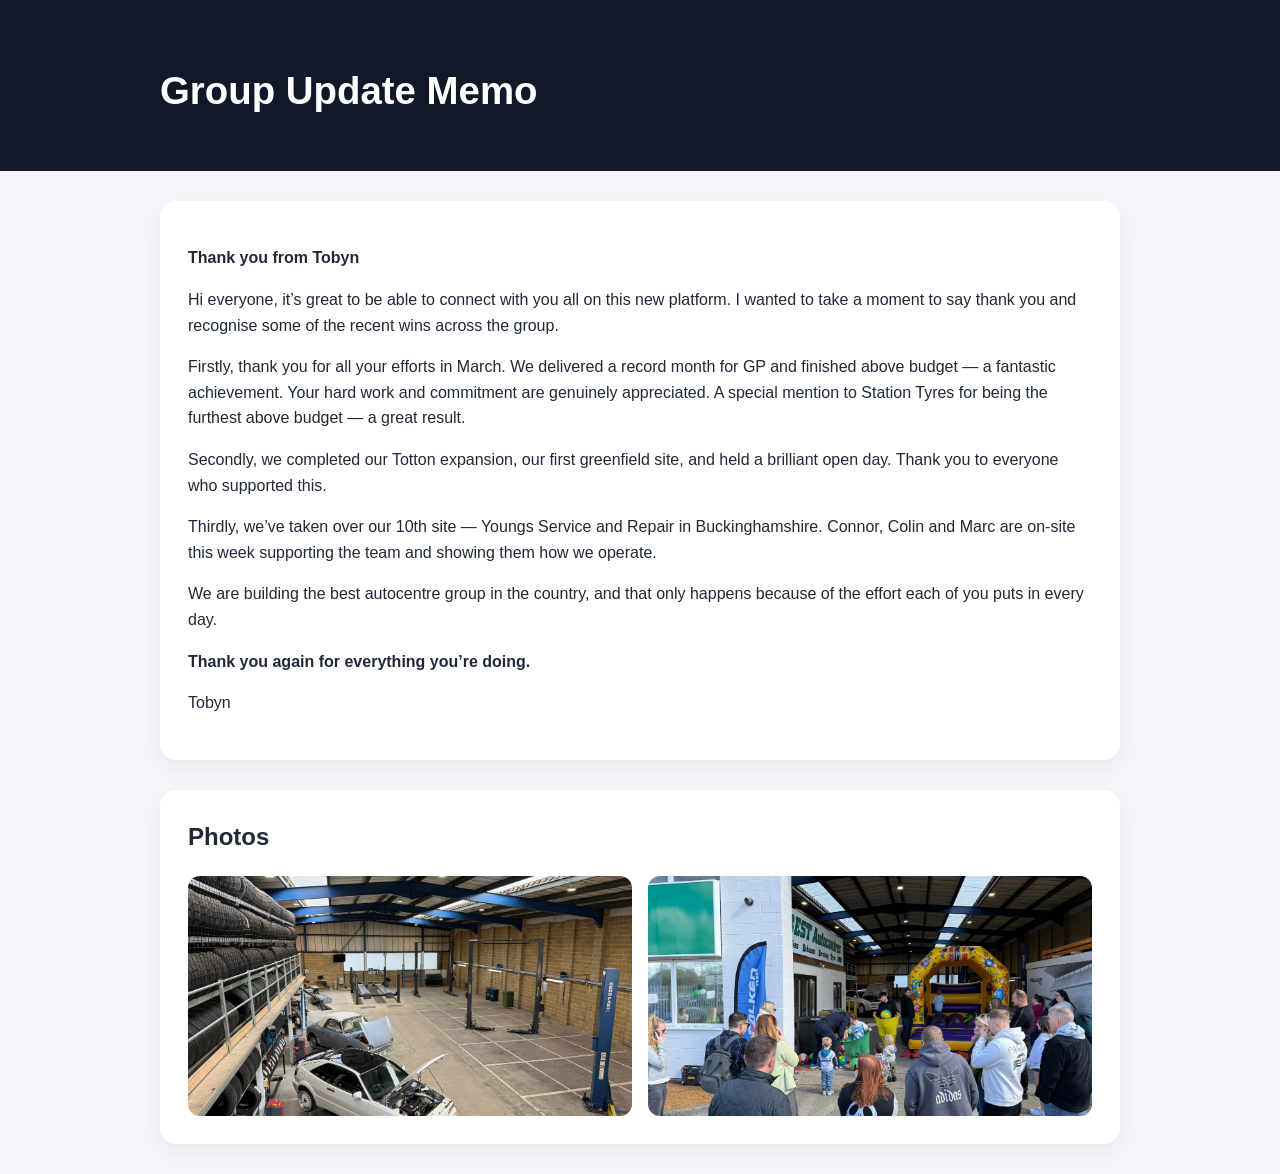
==== index.html @ b6e99db8 "Update index.html" ====
<!DOCTYPE html>
<html lang="en">
<head>
  <meta charset="UTF-8" />
  <meta name="viewport" content="width=device-width, initial-scale=1.0" />
  <title>A thank you for your efforts</title>
  <link rel="stylesheet" href="style.css" />
</head>
<body>
  <header class="hero">
    <div class="container">
      <h1>Group Update Memo</h1>
    </div>
  </header>

  <main class="container">
    <section class="memo-card">
       <p><strong>Thank you from Tobyn</strong></p>

  <p>
    Hi everyone, it’s great to be able to connect with you all on this new platform.
    I wanted to take a moment to say thank you and recognise some of the recent wins across the group.
  </p>

  <p>
    Firstly, thank you for all your efforts in March. We delivered a record month for GP and finished above budget — a fantastic achievement.
    Your hard work and commitment are genuinely appreciated. A special mention to Station Tyres for being the furthest above budget — a great result.
  </p>

  <p>
    Secondly, we completed our Totton expansion, our first greenfield site, and held a brilliant open day.
    Thank you to everyone who supported this.
  </p>

  <p>
    Thirdly, we’ve taken over our 10th site — Youngs Service and Repair in Buckinghamshire.
    Connor, Colin and Marc are on-site this week supporting the team and showing them how we operate.
  </p>

  <p>
    We are building the best autocentre group in the country, and that only happens because of the effort each of you puts in every day.
  </p>

  <p><strong>Thank you again for everything you’re doing.</strong></p>
  <p>Tobyn</p>
      
    </section>

    <section class="gallery">
      <h2>Photos</h2>
      <div class="photo-grid">
        <img src="images/PHOTO-2026-04-01-13-43-42 2.jpg" />
        <img src="images/PHOTO-2026-04-01-13-43-42.jpg" />
      </div>
    </section>
  </main>
</body>
</html>
---- style.css ----
* {
  box-sizing: border-box;
}

body {
  margin: 0;
  font-family: Arial, Helvetica, sans-serif;
  line-height: 1.6;
  color: #1f2937;
  background: #f5f7fa;
}

.container {
  width: min(960px, 92%);
  margin: 0 auto;
}

.hero {
  background: #111827;
  color: white;
  padding: 60px 0 40px;
}

.hero h1 {
  margin: 0 0 10px;
  font-size: 2.4rem;
}

.subtitle {
  margin: 0;
  color: #d1d5db;
}

.memo-card,
.gallery {
  background: white;
  margin: 30px 0;
  padding: 28px;
  border-radius: 16px;
  box-shadow: 0 8px 24px rgba(0, 0, 0, 0.06);
}

.memo-card h2,
.gallery h2 {
  margin-top: 0;
}

.photo-grid {
  display: grid;
  grid-template-columns: repeat(auto-fit, minmax(220px, 1fr));
  gap: 16px;
}

.photo-grid img {
  width: 100%;
  height: 240px;
  object-fit: cover;
  border-radius: 12px;
  display: block;
}
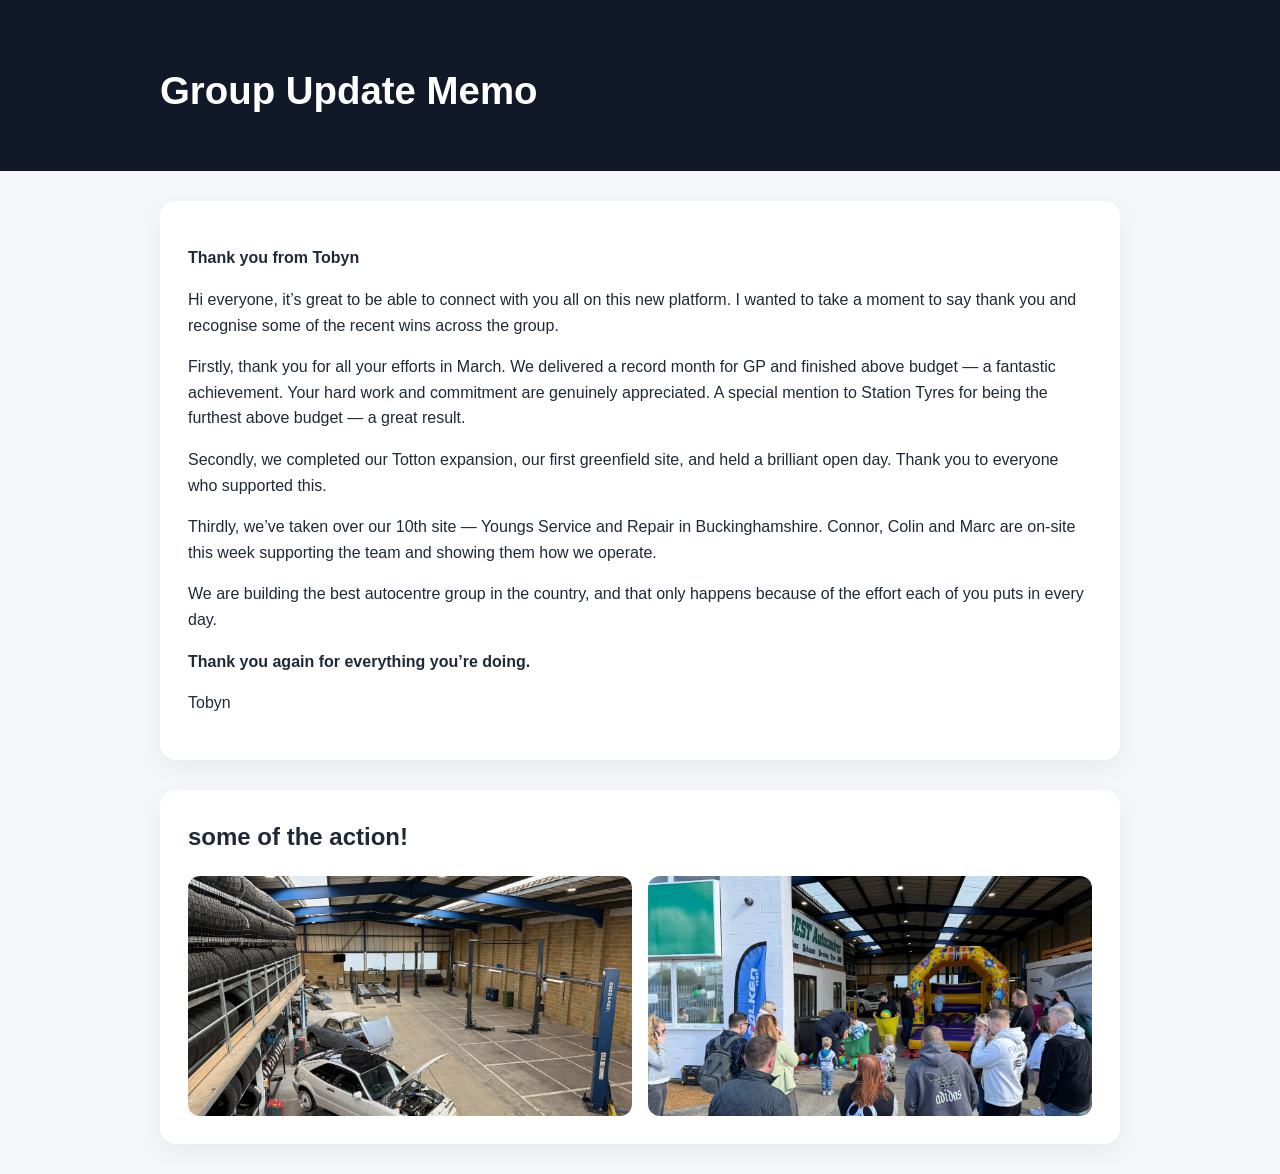
==== commit c85d665f: "Update index.html" ====
--- a/index.html
+++ b/index.html
@@ -47,7 +47,7 @@
     </section>
 
     <section class="gallery">
-      <h2>Photos</h2>
+      <h2>some of the action!</h2>
       <div class="photo-grid">
         <img src="images/PHOTO-2026-04-01-13-43-42 2.jpg" />
         <img src="images/PHOTO-2026-04-01-13-43-42.jpg" />
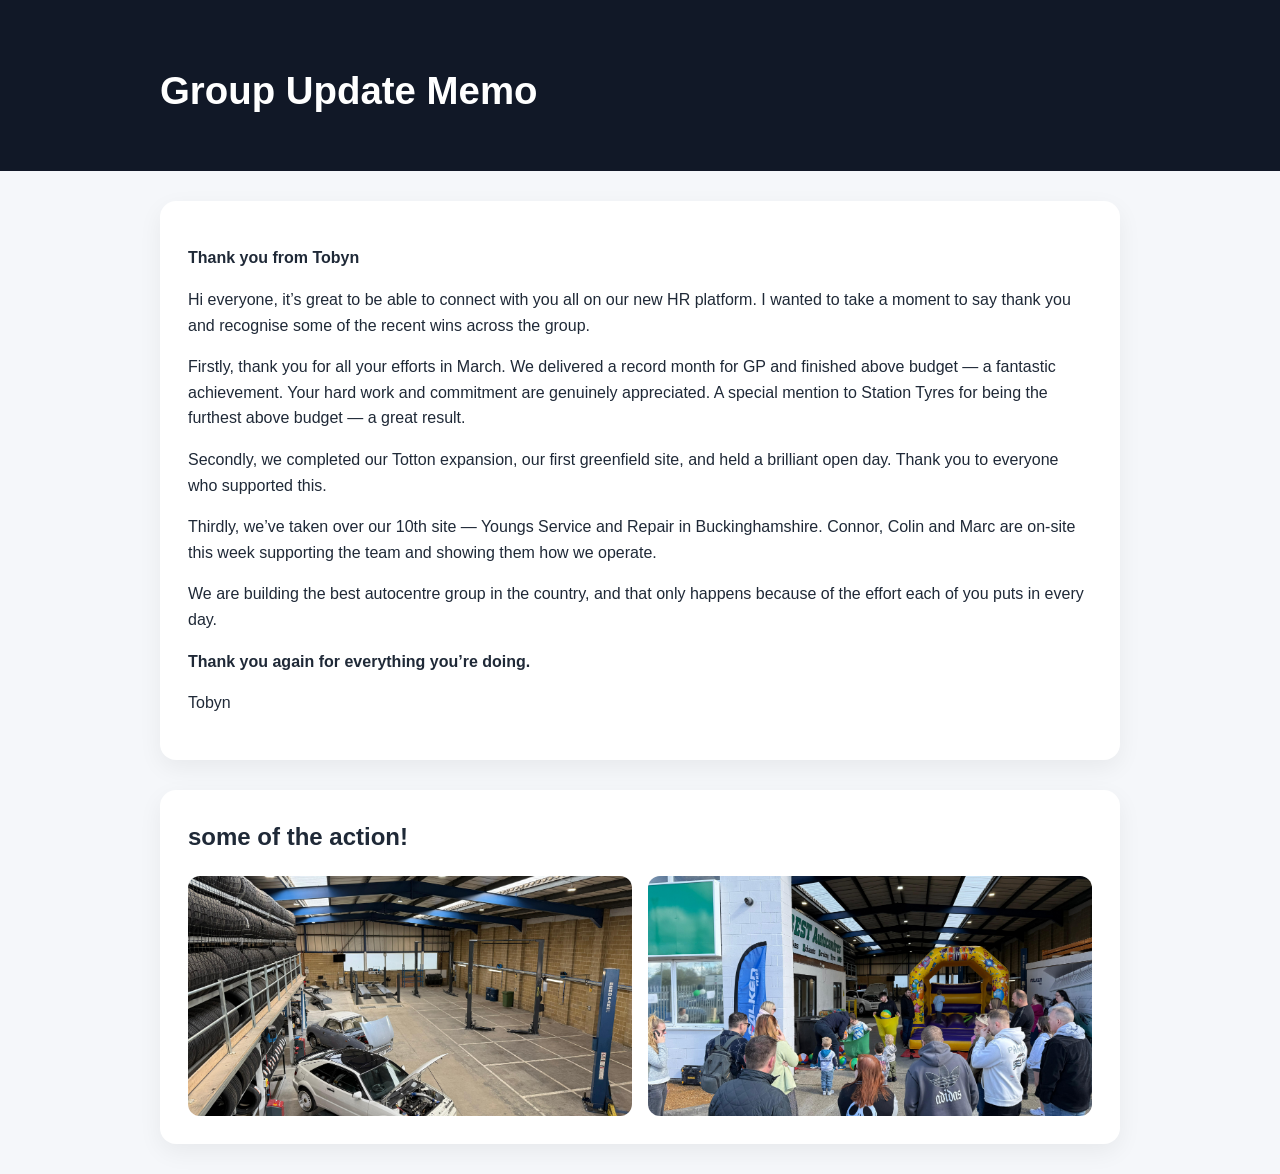
==== commit 46e3f153: "Update index.html" ====
--- a/index.html
+++ b/index.html
@@ -18,7 +18,7 @@
        <p><strong>Thank you from Tobyn</strong></p>
 
   <p>
-    Hi everyone, it’s great to be able to connect with you all on this new platform.
+    Hi everyone, it’s great to be able to connect with you all on our new HR platform.
     I wanted to take a moment to say thank you and recognise some of the recent wins across the group.
   </p>
 
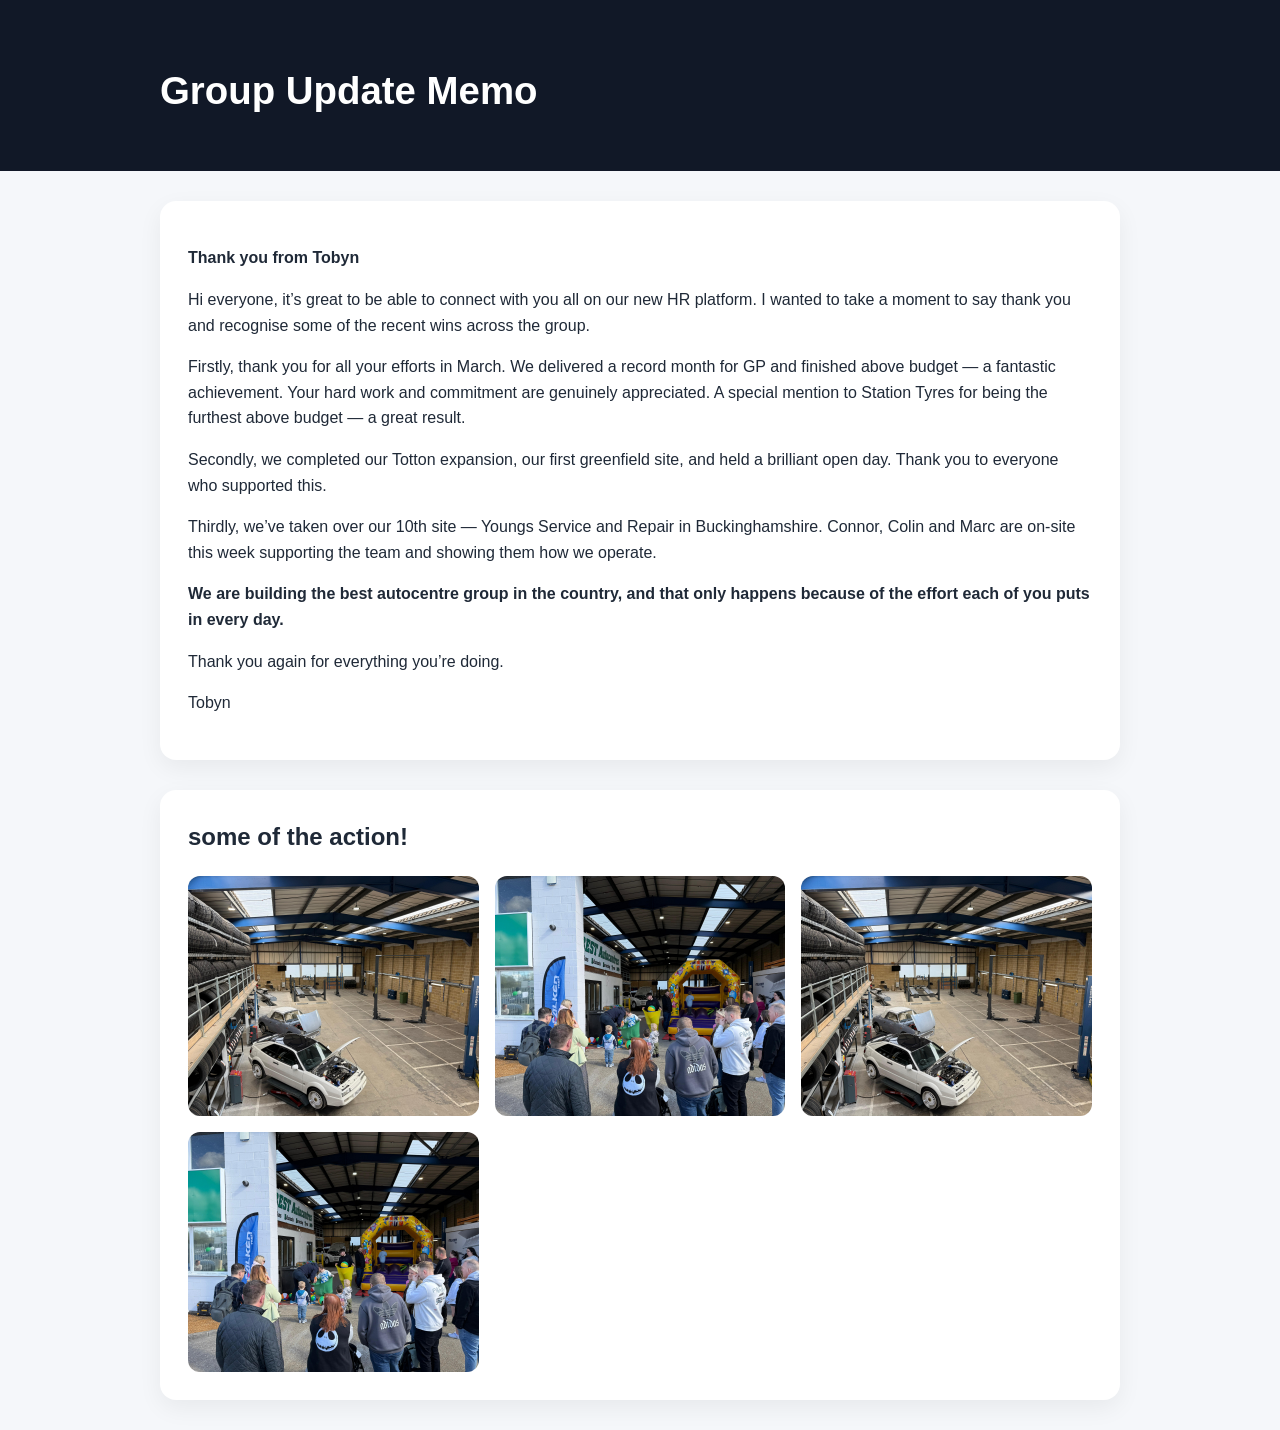
==== commit de5a6af4: "Update index.html" ====
--- a/index.html
+++ b/index.html
@@ -38,10 +38,10 @@
   </p>
 
   <p>
-    We are building the best autocentre group in the country, and that only happens because of the effort each of you puts in every day.
+    <strong>We are building the best autocentre group in the country, and that only happens because of the effort each of you puts in every day.</strong>
   </p>
 
-  <p><strong>Thank you again for everything you’re doing.</strong></p>
+  <p>Thank you again for everything you’re doing.</p>
   <p>Tobyn</p>
       
     </section>
@@ -51,6 +51,8 @@
       <div class="photo-grid">
         <img src="images/PHOTO-2026-04-01-13-43-42 2.jpg" />
         <img src="images/PHOTO-2026-04-01-13-43-42.jpg" />
+        <img src="images/PHOTO-2026-04-01-13-43-42 2.jpg" />
+        <img src="images/PHOTO-2026-04-01-13-43-42.jpg" />
       </div>
     </section>
   </main>
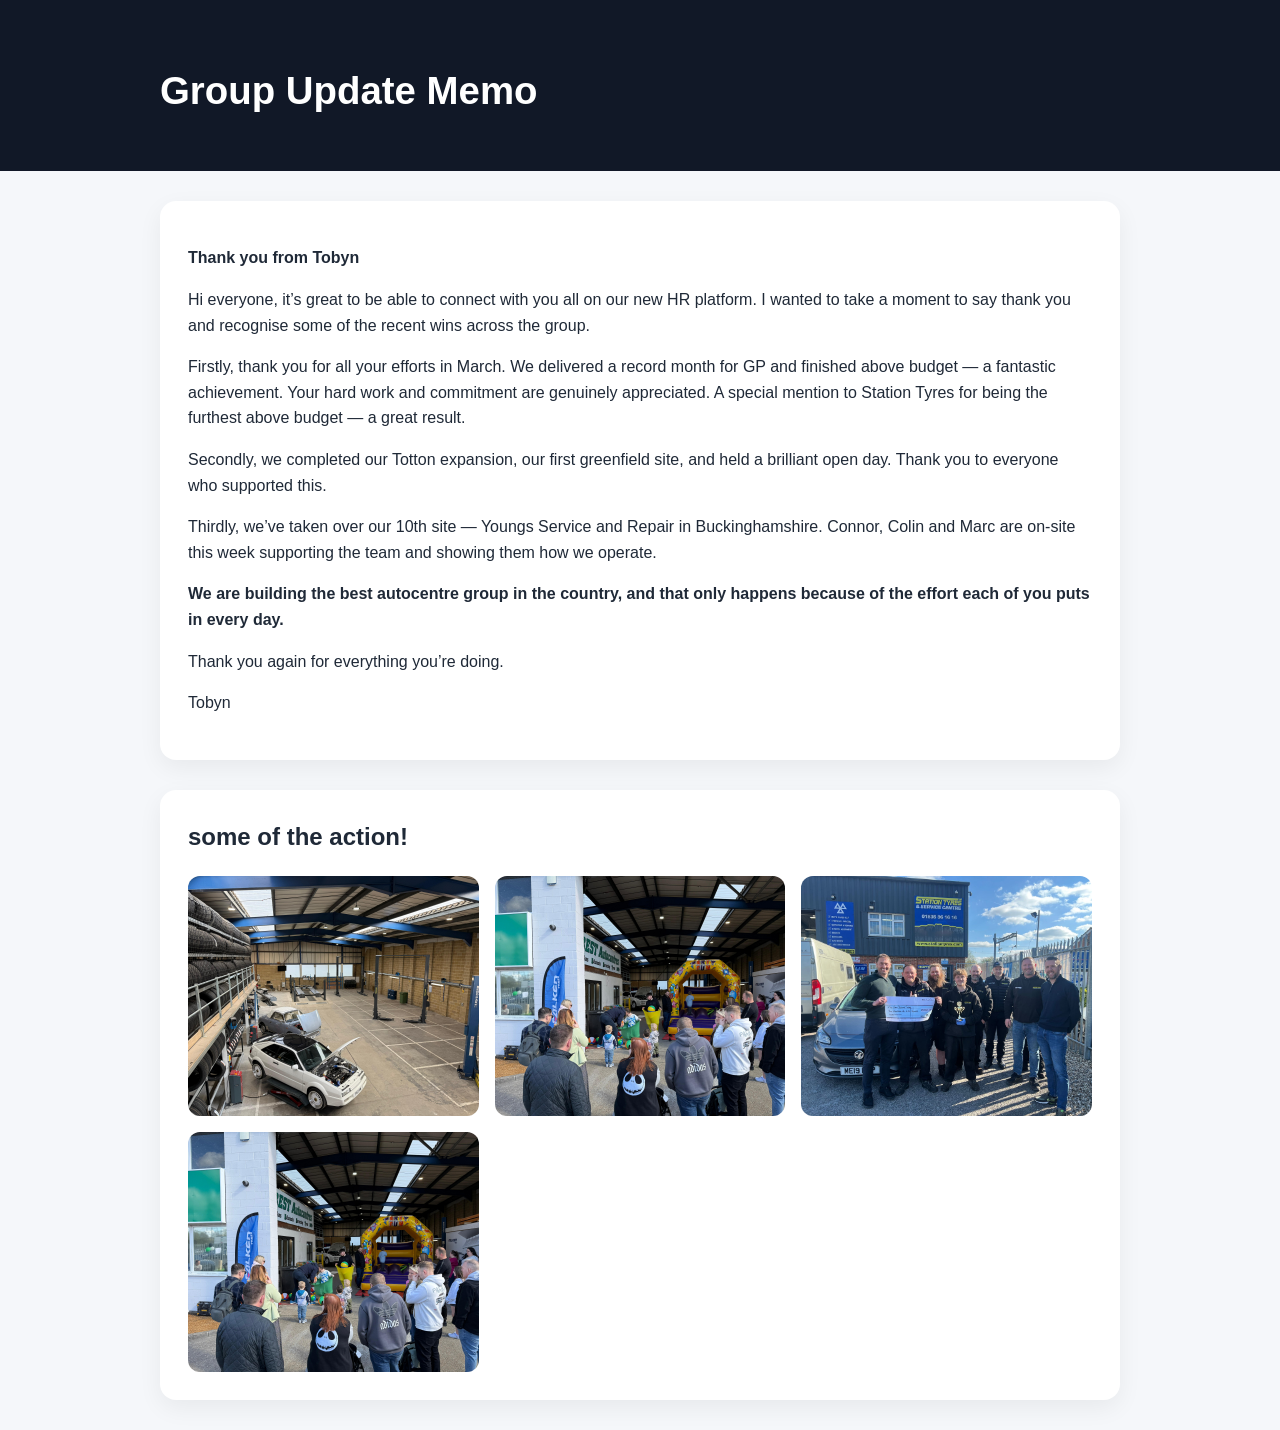
==== commit 770bca30: "Update index.html" ====
--- a/index.html
+++ b/index.html
@@ -51,7 +51,7 @@
       <div class="photo-grid">
         <img src="images/PHOTO-2026-04-01-13-43-42 2.jpg" />
         <img src="images/PHOTO-2026-04-01-13-43-42.jpg" />
-        <img src="images/PHOTO-2026-04-01-13-43-42 2.jpg" />
+        <img src="images/IMG_6186.JPG" />
         <img src="images/PHOTO-2026-04-01-13-43-42.jpg" />
       </div>
     </section>
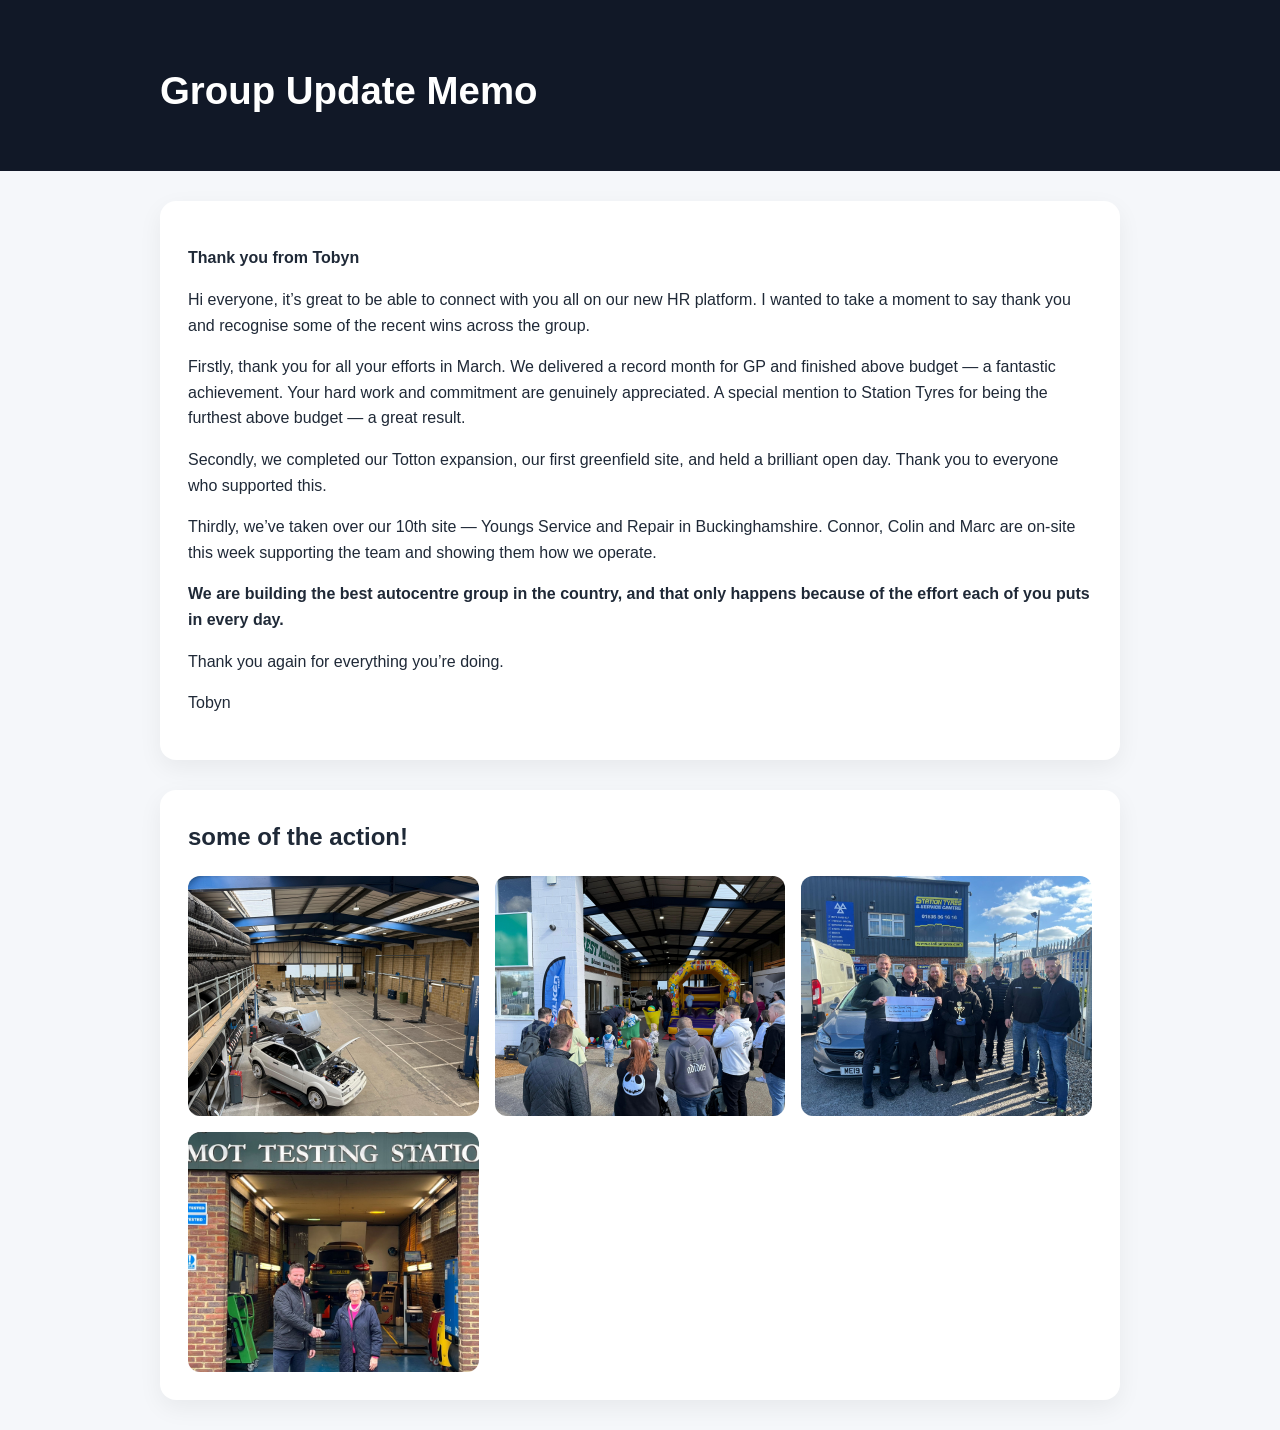
==== commit 321a685c: "Update index.html" ====
--- a/index.html
+++ b/index.html
@@ -52,7 +52,7 @@
         <img src="images/PHOTO-2026-04-01-13-43-42 2.jpg" />
         <img src="images/PHOTO-2026-04-01-13-43-42.jpg" />
         <img src="images/IMG_6186.JPG" />
-        <img src="images/PHOTO-2026-04-01-13-43-42.jpg" />
+        <img src="images/68ef3405-b5f5-4d6f-92f5-535712d222fb 2.JPG" />
       </div>
     </section>
   </main>
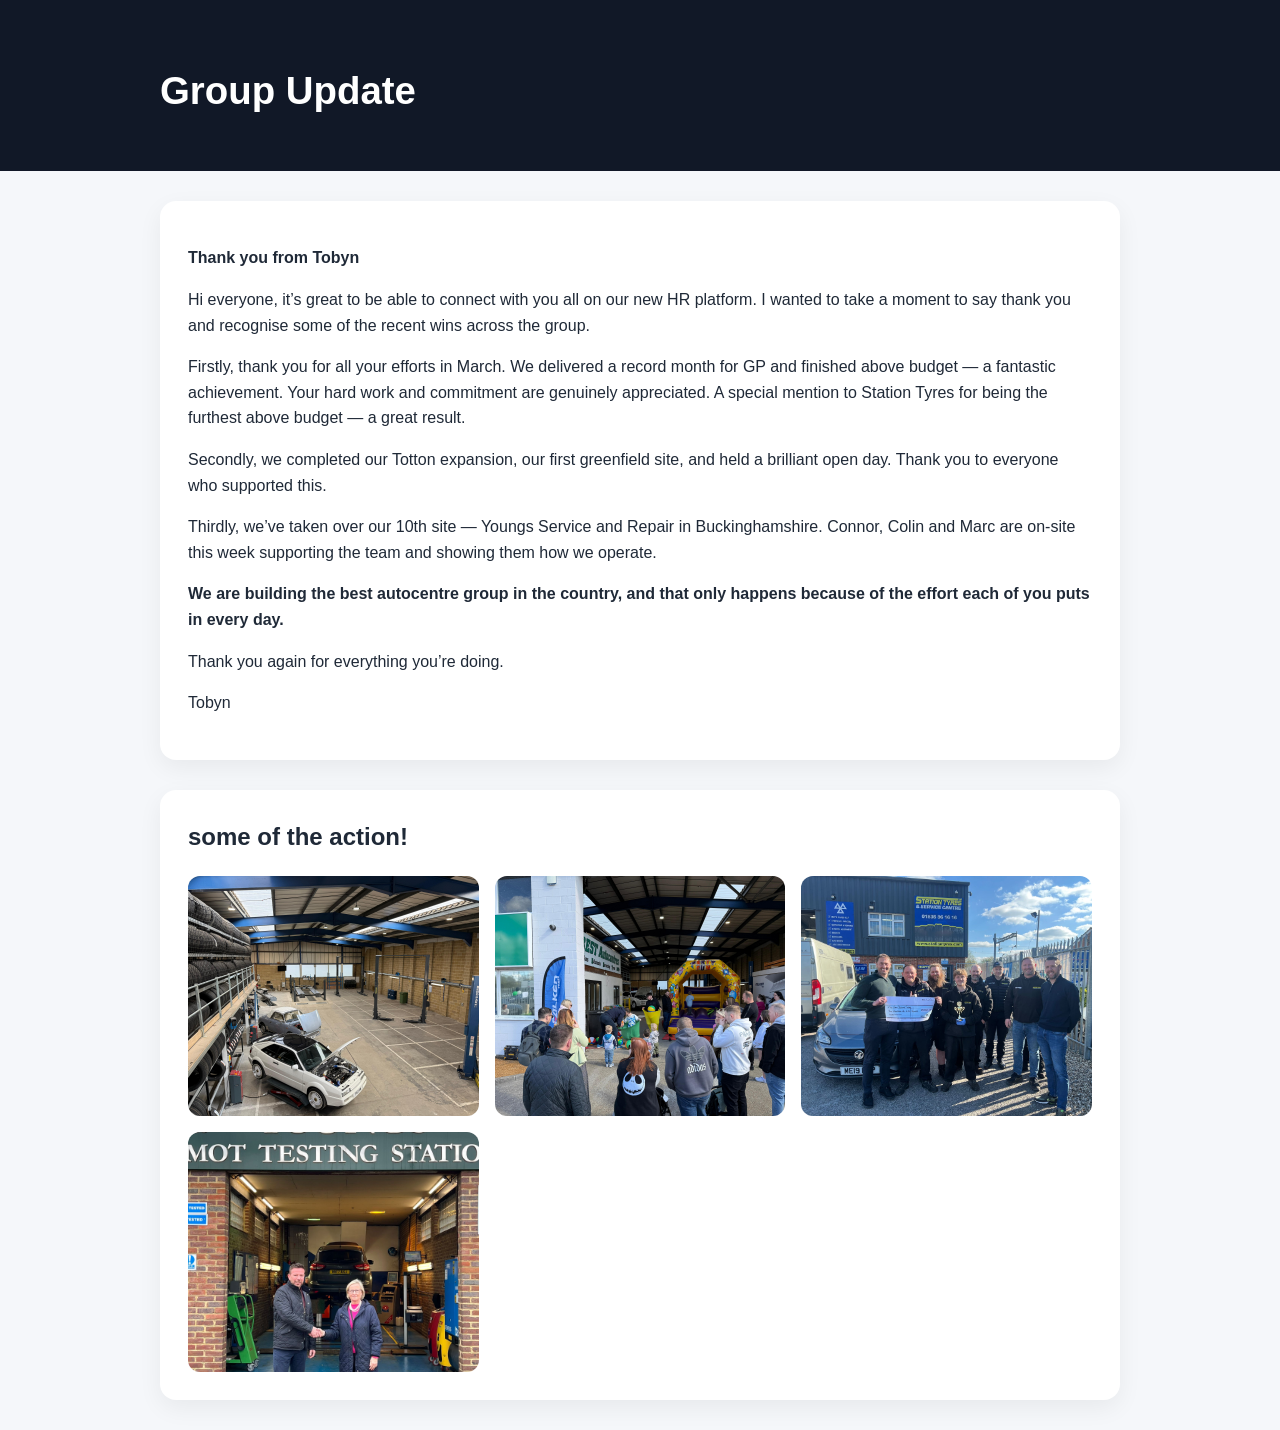
==== commit 2cd7c2e7: "Update index.html" ====
--- a/index.html
+++ b/index.html
@@ -9,7 +9,7 @@
 <body>
   <header class="hero">
     <div class="container">
-      <h1>Group Update Memo</h1>
+      <h1>Group Update</h1>
     </div>
   </header>
 
